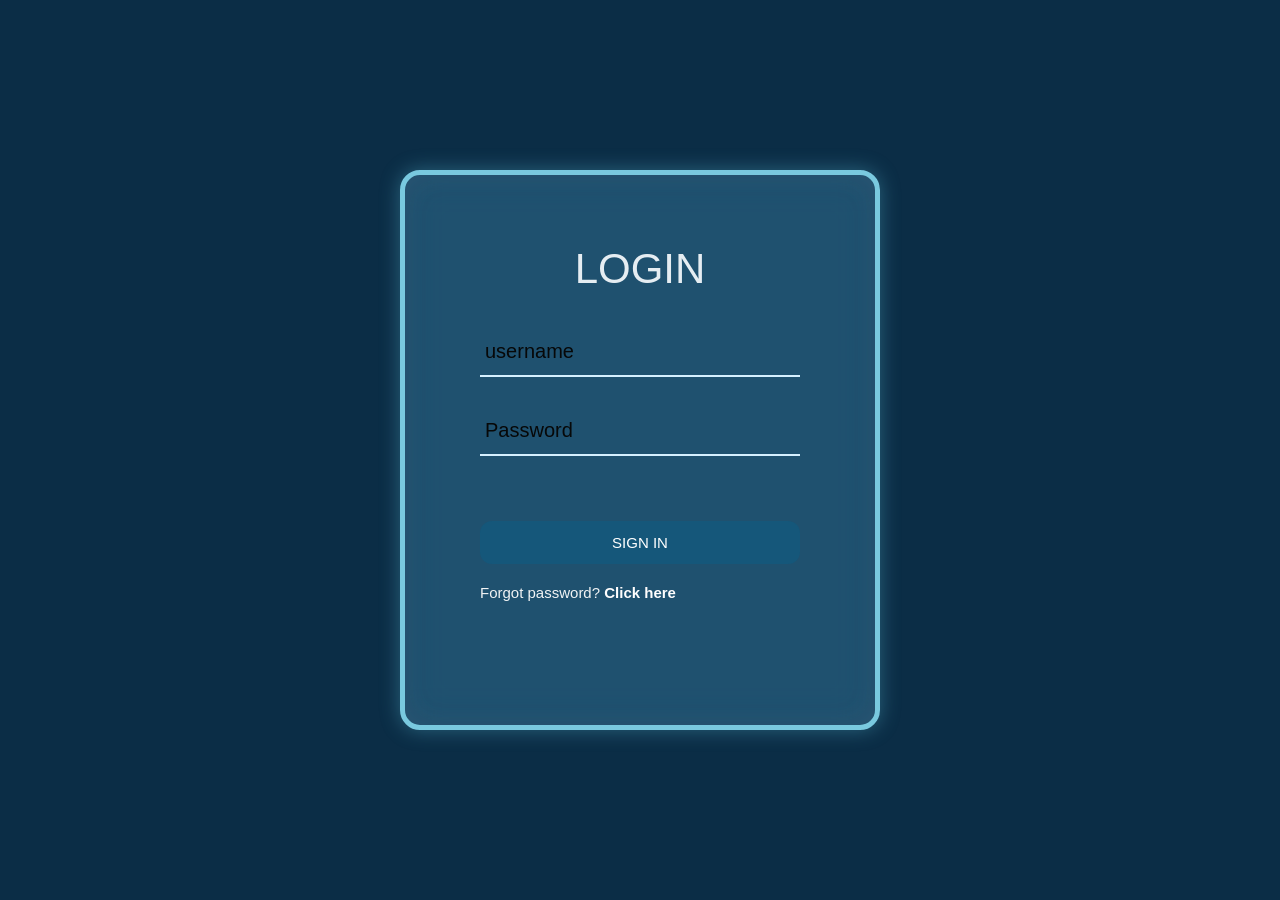
==== index.html @ f67122b2 "employee-management-system" ====
<!doctype html>
<html lang="en">
  <head>
    <meta charset="UTF-8" />
    <meta name="viewport" content="width=device-width, initial-scale=1.0" />
    <title>Employee Management System</title>
    <link rel="stylesheet" href="style.css" />
  </head>
  <body>
    <!-- login form -->
    <div class="container" id="loginpage">
      <form class="login" id="loginForm">
        <h1>LOGIN</h1>
        <input type="text" id="loginUser" placeholder="username" />
        <input type="password" id="loginPassword" placeholder="Password" />
        <button type="button" onclick="login()">SIGN IN</button>
        <p>
          Forgot password?
          <a href="#">Click here</a>
        </p>
      </form>
    </div>

    <!-- main -->

    <div class="app" id="app">
      <!-- sidebar -->
      <aside class="sidebar">
        <div class="brand">
          <div class="brandlogo">S</div>
          <h2>Stratos EMS</h2>
        </div>

        <p class="menu">MAIN MENU</p>

        <nav>
          <a href="#" class="active">▦ Dashboard</a>
          <a href="#employees">♙ Employees</a>

          <a href="#">▤ Departments</a>

          <a href="#">☑ Attendance</a>

          <a href="#">▭ Payroll</a>

          <a href="#">▣ Leave</a>

          <a href="#">↗ Performance</a>

          <a href="#">▥ Reports</a>

          <a href="#">▣ Calendar</a>

          <a href="#">▢ Messages</a>
        </nav>
      </aside>

      <!-- content -->
      <div class="maincontent">
        <header class="topbar">
          <div>
            <h1>Employee Management</h1>
            <p>Manage your employees</p>
          </div>
          <button class="addbtn" onclick="openEmployee()">
            + Add Employee
          </button>
        </header>

        <!-- dashborad -->
        <section class="dcard">
          <div class="card">
            <p>Total Employees</p>
            <h2 id="totalEmployees">0</h2>
          </div>

          <div class="card">
            <p>Active Employees</p>
            <h2 id="activeEmployees">0</h2>
          </div>

          <div class="card">
            <p>Inactive Employees</p>
            <h2 id="inactiveEmployees">0</h2>
          </div>

          <div class="card">
            <p>Total Departments</p>
            <h2 id="totalDepartments">0</h2>
          </div>
        </section>

        <!-- employee table -->

        <section class="Esection" id="Esection">
          <div class="tableH">
            <h2>Employees</h2>
            <input type="text" id="search" placeholder="search employee..." />
          </div>
          <div class="tableC">
            <table>
              <thead>
                <tr>
                  <th>ID</th>
                  <th>Name</th>
                  <th>Email</th>
                  <th>Phone</th>
                  <th>Department</th>
                  <th>Position</th>
                  <th>Salary</th>
                  <th>Joining Date</th>
                  <th>Status</th>
                  <th>Actions</th>
                </tr>
              </thead>

              <tbody id="employeeTable">
                <tr>
                  <td>EMP001</td>
                  <td>Ali Khan</td>
                  <td>ali@gmail.com</td>
                  <td>03001234567</td>
                  <td>Engineering</td>
                  <td>Software Developer</td>
                  <td>80000</td>
                  <td>2026-01-10</td>
                  <td>
                    <span class="status active-status">Active</span>
                  </td>
                  <td>
                    <button class="action-btn">👁</button>
                    <button class="action-btn">✏</button>
                    <button class="action-btn">🗑</button>
                  </td>
                </tr>

                <tr>
                  <td>EMP002</td>
                  <td>Sara Ahmed</td>
                  <td>sara@gmail.com</td>
                  <td>03111234567</td>
                  <td>Finance</td>
                  <td>Accountant</td>
                  <td>70000</td>
                  <td>2026-02-15</td>
                  <td>
                    <span class="status active-status">Active</span>
                  </td>
                  <td>
                    <button class="action-btn">👁</button>
                    <button class="action-btn">✏</button>
                    <button class="action-btn">🗑</button>
                  </td>
                </tr>
              </tbody>
            </table>
          </div>
        </section>
      </div>
    </div>

    <!-- add employee -->

    <div class="model" id="employee">
      <div class="mbox">
        <button class="close" onclick="closeEmployee()">×</button>
        <h2 id="modalTitle">Add Employee</h2>
        
        <form class="employeeform">
          <input type="hidden" id="editIndex" />

          <label>Employee ID</label>
          <input type="text" id="employeid" />

          <label>Full Name</label>
          <input type="text" id="name" />

          <label>Email</label>
          <input type="email" id="email" />

          <label>Phone</label>
          <input type="text" id="phone" />

          <label>Department</label>

          <select id="department">
            <option value="">Select Department</option>
            <option>Engineering</option>
            <option>Customer Support</option>
            <option>Sales & Growth</option>
            <option>Legal & Compliance</option>
            <option>Finance</option>
          </select>

          <label>Position</label>
          <input type="text" id="position" />

          <label>Salary</label>
          <input type="number" id="salary" />

          <label>Joining Date</label>
          <input type="date" id="joiningDate" />

          <label>Status</label>

          <select id="status">
            <option value="">Select Status</option>
            <option>Active</option>
            <option>Inactive</option>
            <option>Probation</option>
          </select>

          <p id="formError"></p>

          <button type="submit" class="savebtn">Save Employee</button>
        </form>
      </div>
    </div>

    <script src="script.js"></script>
  </body>
</html>
---- style.css ----
/* login form */

*{
    margin: 0;
    padding: 0;
    box-sizing: border-box;
}
body {
    font-family: Arial, sans-serif;
    background: #070d1d;
    color: #dce4f2;
}
.container{
    display: flex;
    justify-content: center;
     width: 100%;
    min-height: 100vh;
    align-items: center;
     background: #0b2d46;
}
.login{
        width: 480px;
    min-height: 560px;
       padding: 70px 75px;
           border: 5px solid #79c9df;
           border-radius: 20px;
             background: rgba(70, 150, 190, 0.35);

    box-shadow:
        0 0 20px rgba(91, 185, 211, 0.4),
        inset 0 0 30px rgba(255, 148, 148, 0.05);

    backdrop-filter: blur(20px);
}
.login h1{
       color: #e5edf2;
         font-size: 42px;
    font-weight: 400;
    margin-bottom: 35px;
    text-align: center;


}
.login input{
    width: 100%;
    padding: 12px 5px;
        margin-bottom: 30px;
         background: transparent;
             border: none;
               border-bottom: 2px solid #d5f0ff;
   outline: none;
    color: rgb(37, 11, 11);
    font-size: 20px;
    color: #f2f4f5;
}
.login input::placeholder {
    color: #070808;
}

.login input:focus {
    border-bottom-color: #55d9f5;
}
.login button{
    width: 100%;
    margin-top: 35px;
    padding: 13px;
    border: none;
       border-radius: 12px;

    background: #15577a;
    color: white;
        font-size: 15px;
    cursor: pointer;
 font-weight: 200;
    transition: 0.3s;
}
.login button:hover {
    background: #0e719e;
}
.login p {
    margin-top: 20px;
    color: #f2f4f5;
    font-size: 15px;
}
.login a{
      color: #fffefe;
font-weight: bold;
      text-decoration: none;
}
.login-form a:hover {
    text-decoration: underline;
}


/* responsive */
@media (max-width: 430px) {

    .login {
        width: 90%;
        min-height: auto;

        padding: 50px 35px;
        border-radius: 25px;
    }

    .login h1 {
        font-size: 32px;
    }

    .login input {
        font-size: 20px;
    }

    .login button {
        font-size: 22px;
    }

    .login p {
        font-size: 16px;
    }
}

/* main */
.app{
    display: flex;
    min-height: 100vh;
}

/* sidebar */
.sidebar{
width: 270px;
    background: #211e55;
padding: 28px 18px;
flex-shrink: 0;
}
.brand{
    display: flex;
    align-items: center;
    gap: 12px;
    margin-bottom: 50px;
}
.brandlogo{
    width: 48px;
    height: 48px;
        background: #5b5cff;
border-radius: 12px;
display: flex;
justify-content: center;
align-items: center;
font-size: 25px;
font-weight: bold;
color: #f2f4f5;
}
.brand h2 {
    font-size: 20px;
    color: #f2f4f5;
}
.menu{
    font-size: 13px;
    font-weight: bold;
    margin-bottom: 20px;
        color: #8188ff;
}
.sidebar nav {
    display: flex;
    flex-direction: column;
    gap: 7px;
}
.sidebar nav a {
    text-decoration: none;
        color: #c2c2eb;
padding: 14px 18px;
border-radius: 12px;
font-size: 16px;
font-weight: 600;
    }
.sidebar nav a:hover,
.sidebar nav a.active {
    background: #352b88;
    color: white;
}

/* main content */
.maincontent{
    flex: 1;
    padding: 30px;
    min-width: 0;
}
.topbar{
      display: flex;
    justify-content: space-between;
    align-items: center;
    margin-bottom: 30px;
}
.topbar h1 {
    font-size: 28px;
}

.topbar p {
    color: #8996b0;
    margin-top: 5px;
}
.addbtn {
    background: #5955e8;
    color: white;
    border: none;
    padding: 12px 20px;
    border-radius: 8px;
    cursor: pointer;
    font-weight: bold;
}


/* dashboard */
.dcard{
    display: grid;
    grid-template-columns: repeat(4, 1fr);
    gap: 18px;
    margin-bottom: 30px;
}

.card {
        background: #4e5769;

    border: 3px solid #1c386d;
    padding: 22px;
    border-radius: 12px;
}
.card p {
    margin-bottom: 10px;
        color: #f6f9ff;

}

.card h2 {
    font-size: 28px;
}

/* table */

.Esection{
        background: #10192c;
    border: 1px solid #202d46;
   border-radius: 12px;
    overflow: hidden;
}
.tableH{
    display: flex;
    justify-content: space-between;
    align-items: center;
    padding: 20px;
}
.tableH input{
    width: 250px;
    padding: 11px;
       background: #0b1325;
    border: 1px solid #293754;
    border-radius: 8px;
    color: white;
}
.tableC{
    overflow-x: auto ;
}

table {
    width: 100%;
    min-width: 1100px;
    border-collapse: collapse;
}

thead {
    background: #e3ebfc;
}

th {
    padding: 17px;
    text-align: left;
    font-size: 13px;
    color: #0f141d;
}

td {
    padding: 17px;
    border-top: 1px solid #202d46;
    color: #b9c4d8;
    font-size: 14px;
}




.status {
    padding: 6px 12px;
    border-radius: 20px;
    font-size: 12px;
    font-weight: bold;
}

.active-status {
    background: #063e3b;
    color: #00d7a2;
}

.inactive-status {
    background: #432327;
    color: #ff6b6b;
}

.probation-status {
    background: #443516;
    color: #ffc107;
}

.action-btn {
    border: none;
    background: transparent;
    color: #9aa9c5;
    cursor: pointer;
    margin-right: 10px;
    font-size: 16px;
}

.action-btn:hover {
    color: white;
}
 

/* add employee */
.model{
display: none;
position: fixed;
inset: 0;
    background: rgba(0, 0, 0, 0.7);
align-items: center;
justify-content: center;
padding: 20px;
z-index: 100;
}
.mbox{
    width: 500px;
    max-width: 100%;
    max-height:90vh ;
        background: #111a2e;
padding: 25px;
border-radius: 15px;
position: relative;
}
.mbox h2{
    margin-bottom: 20px;
}
.close {
    position: absolute;
    right: 18px;
    top: 15px;
    background: none;
    border: none;
    color: white;
    font-size: 25px;
    cursor: pointer;
}
.mbox label{
    display: block;
    margin: 12px 0 4px;
        color: #aebbd0;
}
.mobox input,
.mbox select {
    width: 50%;
    padding: 5px;
    background: #000000;
    border: 1px solid #293754;
    border-radius: 7px;
    outline: none;
    color: #f2f4f5;

 
}
.savebtn{
    width: 100%;
border: none;
border-radius: 8px;
    background: #5955e8;
    color: white;
    cursor: pointer;
    margin-top: 10px;
    padding: 10px;
}
#formError,
#loginError {
    color: #ff6b6b;
    font-size: 13px;
    margin-top: 10px;
}

/* view */
.details p {
    padding: 12px 0;
    border-bottom: 1px solid #273653;
}

.details strong {
    color: #8996b0;
}


/* Employee Table Body */

#employeeTable tr {
    border-top: 1px solid #202d46;
}

#employeeTable td {
    padding: 17px;
    color: #b9c4d8;
    font-size: 14px;
}
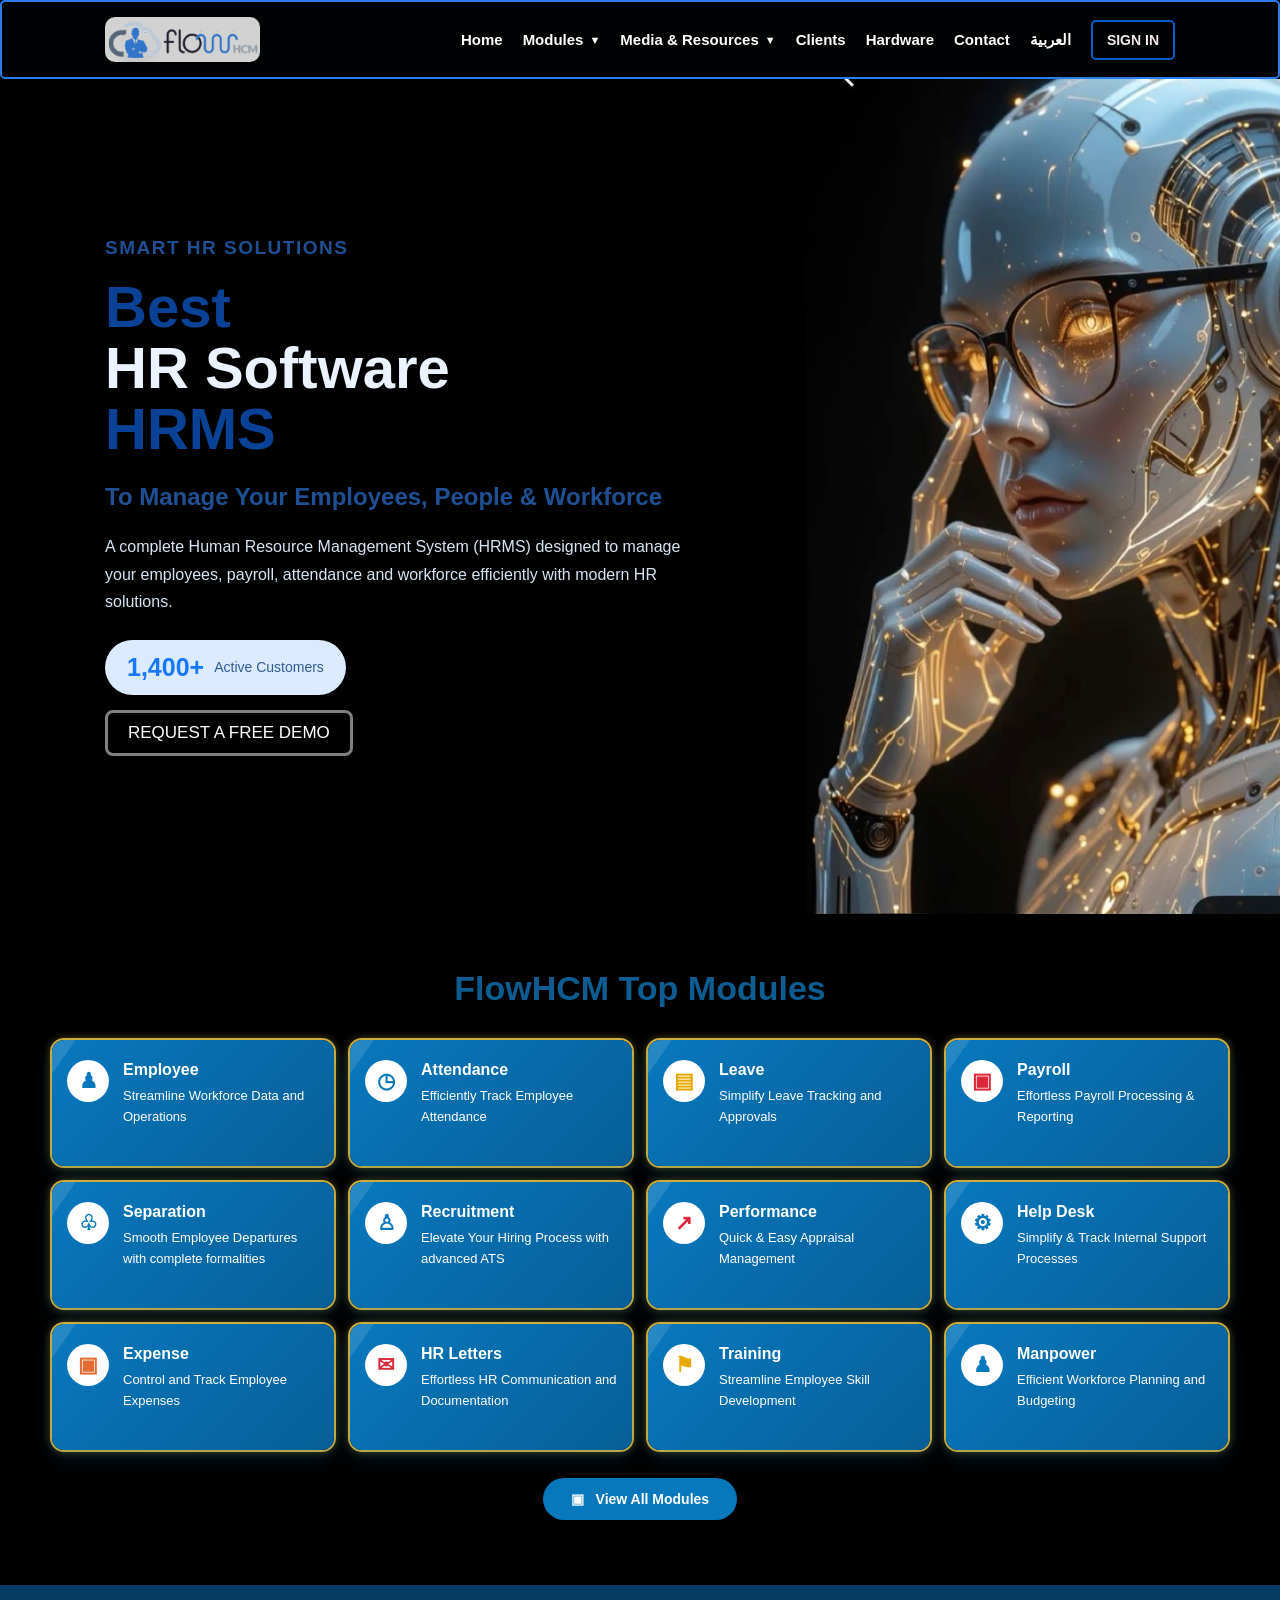
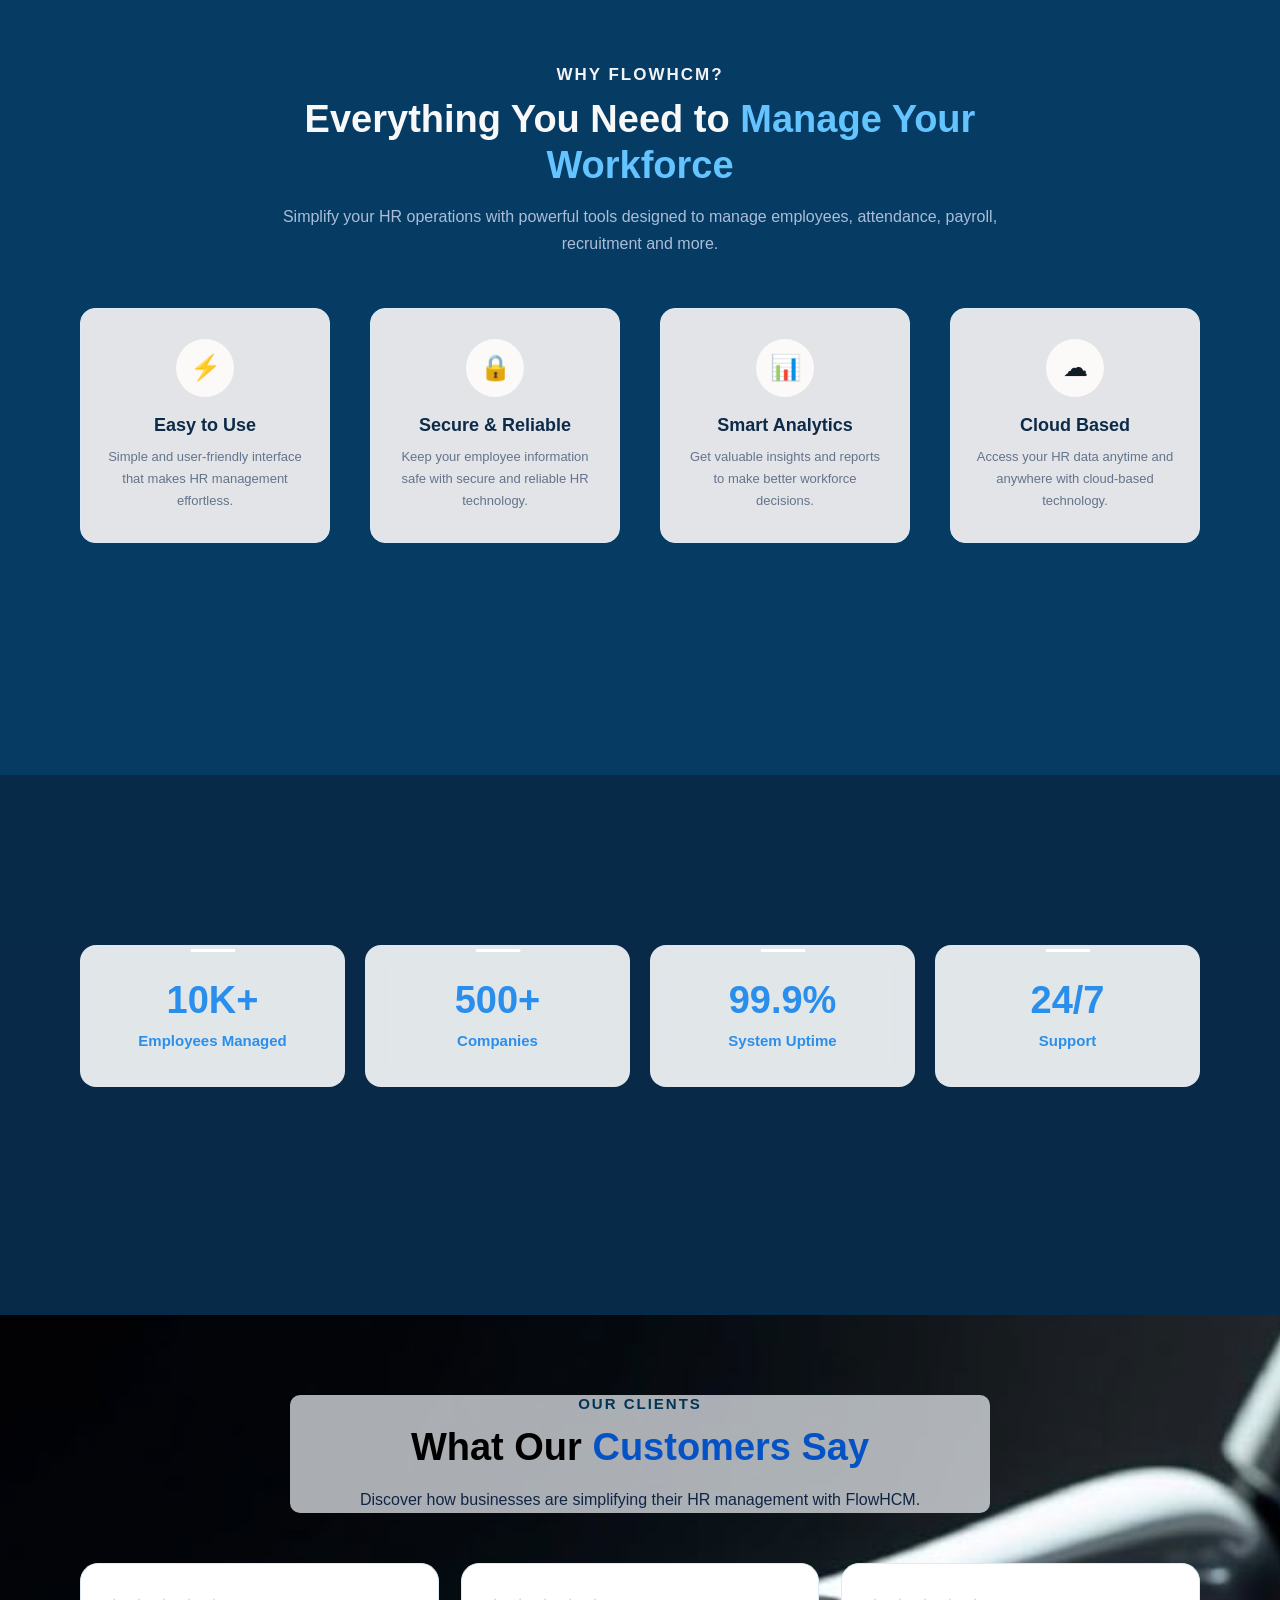
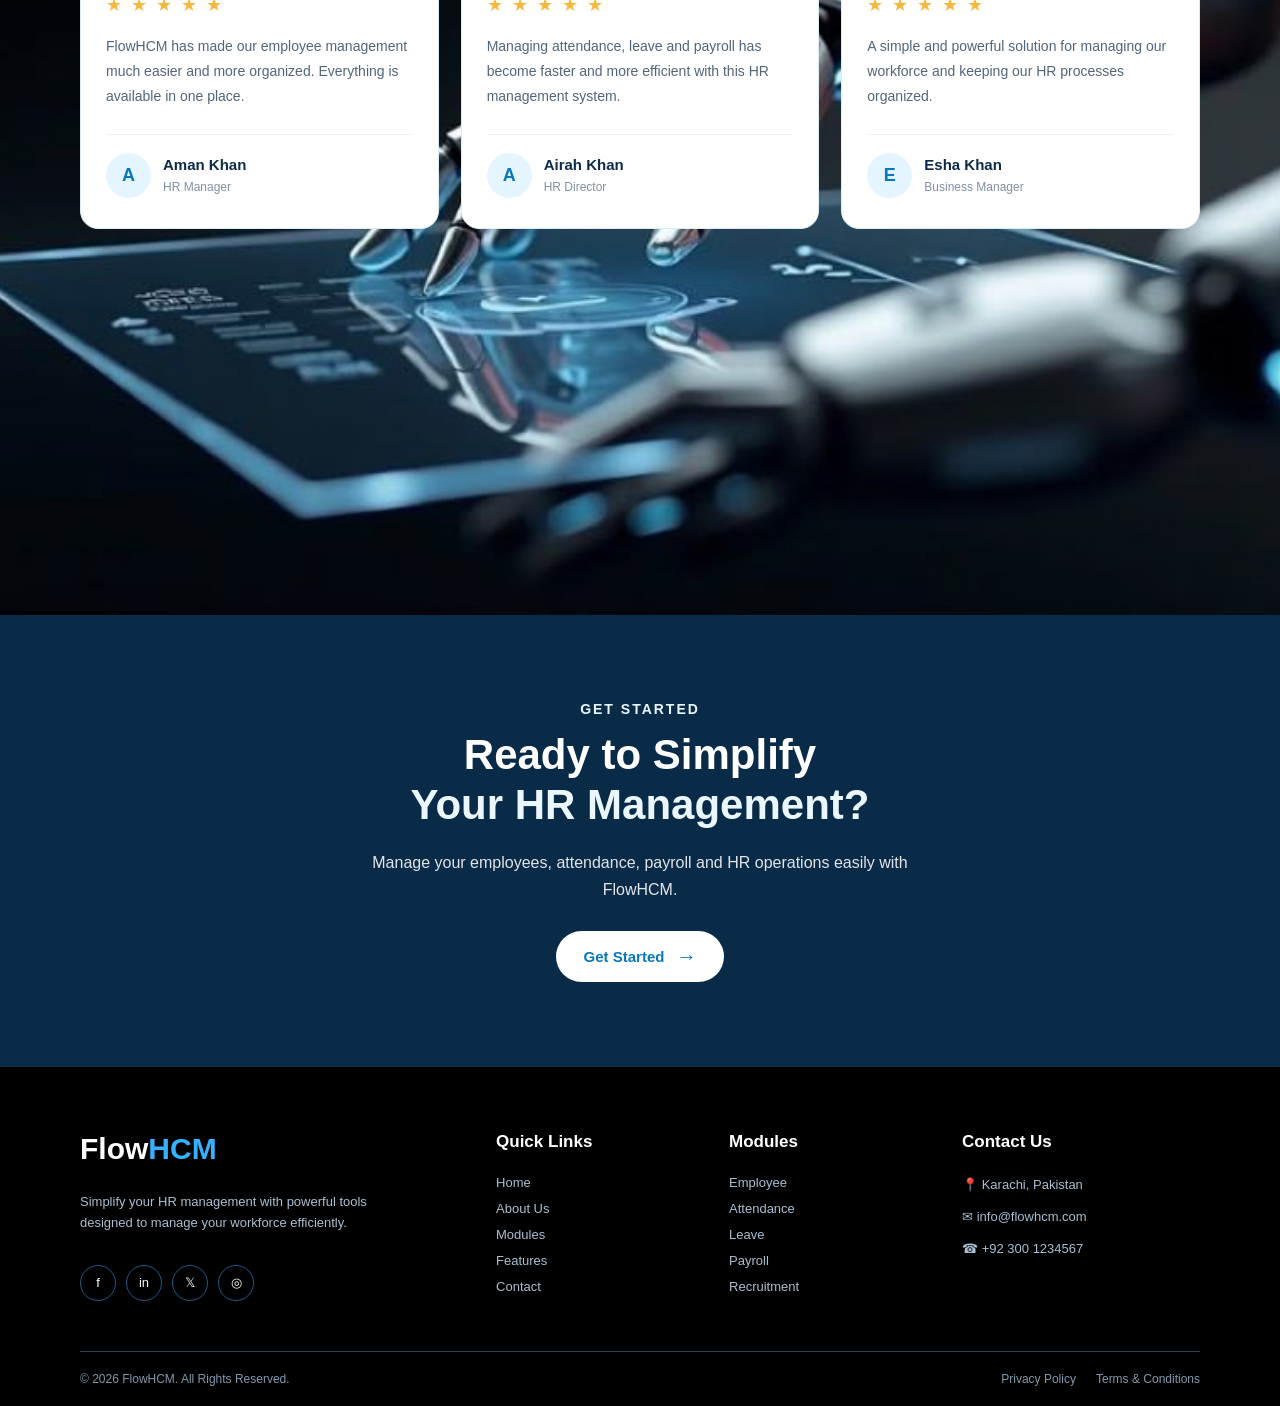
==== commit 8ca7812f: "updated website" ====
--- a/index.html
+++ b/index.html
@@ -3,220 +3,739 @@
   <head>
     <meta charset="UTF-8" />
     <meta name="viewport" content="width=device-width, initial-scale=1.0" />
-    <title>Employee Management System</title>
-    <link rel="stylesheet" href="style.css" />
+    <title>employee-landing</title>
+    <link rel="stylesheet" href="landing.css" />
   </head>
   <body>
-    <!-- login form -->
-    <div class="container" id="loginpage">
-      <form class="login" id="loginForm">
-        <h1>LOGIN</h1>
-        <input type="text" id="loginUser" placeholder="username" />
-        <input type="password" id="loginPassword" placeholder="Password" />
-        <button type="button" onclick="login()">SIGN IN</button>
+    <header class="navbar">
+      <div class="nav-container">
+        <!-- LOGO -->
+        <a href="#" class="logo">
+          <img src="img1.webp" alt="FlowHCM" />
+        </a>
+
+        <!-- NAVIGATION -->
+        <ul class="nav-menu" id="navMenu">
+          <li>
+            <a href="#">Home</a>
+          </li>
+
+          <!-- MODULES -->
+          <li class="dropdown">
+            <a href="#">
+              Modules
+              <span class="arrow">▼</span>
+            </a>
+
+            <div class="dropdown-menu mega-menu">
+              <a href="#">Employee Management</a>
+              <a href="#">Time & Attendance</a>
+              <a href="#">Leave Management</a>
+              <a href="#">Payroll Management</a>
+
+              <a href="#">Recruitment Management</a>
+              <a href="#">Performance Management</a>
+              <a href="#">Expense Management</a>
+              <a href="#">HR Letters Management</a>
+
+              <a href="#">Training Management</a>
+              <a href="#">Separation Management</a>
+              <a href="#">Scheduled Reports</a>
+              <a href="#">Scheduled Alerts</a>
+
+              <a href="#">Manpower Management</a>
+              <a href="#">Help Desk Management</a>
+              <a href="#">Travel Management</a>
+              <a href="#">Onboarding Management</a>
+
+              <a href="#">Employee Assets</a>
+              <a href="#">Piece Work Management</a>
+              <a href="#">View All Modules →</a>
+            </div>
+          </li>
+
+          <!-- MEDIA -->
+          <li class="dropdown">
+            <a href="#">
+              Media & Resources
+              <span class="arrow">▼</span>
+            </a>
+
+            <div class="dropdown-menu">
+              <a href="#">Blogs</a>
+              <a href="#">Tutorials</a>
+              <a href="#">Webinars</a>
+              <a href="#">Case Studies</a>
+              <a href="#">Events</a>
+              <a href="#">News</a>
+              <a href="#">Testimonials</a>
+              <a href="#">Pricing</a>
+              <a href="#">Google Play</a>
+              <a href="#">App Store</a>
+            </div>
+          </li>
+
+          <li>
+            <a href="#">Clients</a>
+          </li>
+
+          <li>
+            <a href="#">Hardware</a>
+          </li>
+
+          <li>
+            <a href="#">Contact</a>
+          </li>
+
+          <li>
+            <a href="#">العربية</a>
+          </li>
+
+          <li>
+            <!-- <button class="demo-btn" type="button" onclick="openLogin()">
+              SIGN IN
+            </button> -->
+            <button class="demo-btn" onclick="openLogin()">Sign In</button>
+          </li>
+        </ul>
+
+        <!-- MOBILE MENU -->
+        <button class="menu-toggle" id="menuToggle">☰</button>
+      </div>
+    </header>
+
+    <!-- hero section -->
+    <section class="hero">
+      <div class="hero-container">
+        <!-- LEFT SIDE TEXT -->
+        <div class="hero-content">
+          <span class="hero-tag">SMART HR SOLUTIONS</span>
+
+          <h1>
+            Best <br />
+            <span>HR Software <br /></span> HRMS
+          </h1>
+
+          <h2>To Manage Your Employees, People & Workforce</h2>
+
+          <p>
+            A complete Human Resource Management System (HRMS) designed to
+            manage your employees, payroll, attendance and workforce efficiently
+            with modern HR solutions.
+          </p>
+
+          <div class="customers">
+            <strong>1,400+</strong>
+            <span>Active Customers</span>
+          </div>
+
+          <!-- From Uiverse.io by zjssun -->
+          <button id="btn">Request A Free Demo</button>
+        </div>
+
+        <!-- RIGHT SIDE IMAGE -->
+        <!-- <div class="hero-image">
+          <img src="img3.png" alt="HR Management" />
+        </div> -->
+      </div>
+    </section>
+
+    <!-- section2 -->
+    <section class="modules-section">
+      <div class="modules-container">
+        <h2>FlowHCM Top Modules</h2>
+
+        <div class="modules-grid">
+          <!-- Employee -->
+          <div class="module-card">
+            <div class="module-content">
+              <div class="module-front">
+                <div class="module-icon">♟</div>
+                <div>
+                  <h3>Employee</h3>
+                  <p>Streamline Workforce Data and Operations</p>
+                </div>
+              </div>
+
+              <div class="module-back">
+                <div class="back-icon">♟</div>
+                <strong>Employee</strong>
+              </div>
+            </div>
+          </div>
+
+          <!-- Attendance -->
+          <div class="module-card">
+            <div class="module-content">
+              <div class="module-front">
+                <div class="module-icon">◷</div>
+                <div>
+                  <h3>Attendance</h3>
+                  <p>Efficiently Track Employee Attendance</p>
+                </div>
+              </div>
+
+              <div class="module-back">
+                <div class="back-icon">◷</div>
+                <strong>Attendance</strong>
+              </div>
+            </div>
+          </div>
+
+          <!-- Leave -->
+          <div class="module-card">
+            <div class="module-content">
+              <div class="module-front">
+                <div class="module-icon yellow">▤</div>
+                <div>
+                  <h3>Leave</h3>
+                  <p>Simplify Leave Tracking and Approvals</p>
+                </div>
+              </div>
+
+              <div class="module-back">
+                <div class="back-icon yellow">▤</div>
+                <strong>Leave</strong>
+              </div>
+            </div>
+          </div>
+
+          <!-- Payroll -->
+          <div class="module-card">
+            <div class="module-content">
+              <div class="module-front">
+                <div class="module-icon red">▣</div>
+                <div>
+                  <h3>Payroll</h3>
+                  <p>Effortless Payroll Processing & Reporting</p>
+                </div>
+              </div>
+
+              <div class="module-back">
+                <div class="back-icon red">▣</div>
+                <strong>Payroll</strong>
+              </div>
+            </div>
+          </div>
+
+          <!-- Separation -->
+          <div class="module-card">
+            <div class="module-content">
+              <div class="module-front">
+                <div class="module-icon">♧</div>
+                <div>
+                  <h3>Separation</h3>
+                  <p>Smooth Employee Departures with complete formalities</p>
+                </div>
+              </div>
+
+              <div class="module-back">
+                <div class="back-icon">♧</div>
+                <strong>Separation</strong>
+              </div>
+            </div>
+          </div>
+
+          <!-- Recruitment -->
+          <div class="module-card">
+            <div class="module-content">
+              <div class="module-front">
+                <div class="module-icon">♙</div>
+                <div>
+                  <h3>Recruitment</h3>
+                  <p>Elevate Your Hiring Process with advanced ATS</p>
+                </div>
+              </div>
+
+              <div class="module-back">
+                <div class="back-icon">♙</div>
+                <strong>Recruitment</strong>
+              </div>
+            </div>
+          </div>
+
+          <!-- Performance -->
+          <div class="module-card">
+            <div class="module-content">
+              <div class="module-front">
+                <div class="module-icon red">↗</div>
+                <div>
+                  <h3>Performance</h3>
+                  <p>Quick & Easy Appraisal Management</p>
+                </div>
+              </div>
+
+              <div class="module-back">
+                <div class="back-icon red">↗</div>
+                <strong>Performance</strong>
+              </div>
+            </div>
+          </div>
+
+          <!-- Help Desk -->
+          <div class="module-card">
+            <div class="module-content">
+              <div class="module-front">
+                <div class="module-icon">⚙</div>
+                <div>
+                  <h3>Help Desk</h3>
+                  <p>Simplify & Track Internal Support Processes</p>
+                </div>
+              </div>
+
+              <div class="module-back">
+                <div class="back-icon">⚙</div>
+                <strong>Help Desk</strong>
+              </div>
+            </div>
+          </div>
+
+          <!-- Expense -->
+          <div class="module-card">
+            <div class="module-content">
+              <div class="module-front">
+                <div class="module-icon orange">▣</div>
+                <div>
+                  <h3>Expense</h3>
+                  <p>Control and Track Employee Expenses</p>
+                </div>
+              </div>
+
+              <div class="module-back">
+                <div class="back-icon orange">▣</div>
+                <strong>Expense</strong>
+              </div>
+            </div>
+          </div>
+
+          <!-- HR Letters -->
+          <div class="module-card">
+            <div class="module-content">
+              <div class="module-front">
+                <div class="module-icon red">✉</div>
+                <div>
+                  <h3>HR Letters</h3>
+                  <p>Effortless HR Communication and Documentation</p>
+                </div>
+              </div>
+
+              <div class="module-back">
+                <div class="back-icon red">✉</div>
+                <strong>HR Letters</strong>
+              </div>
+            </div>
+          </div>
+
+          <!-- Training -->
+          <div class="module-card">
+            <div class="module-content">
+              <div class="module-front">
+                <div class="module-icon yellow">⚑</div>
+                <div>
+                  <h3>Training</h3>
+                  <p>Streamline Employee Skill Development</p>
+                </div>
+              </div>
+
+              <div class="module-back">
+                <div class="back-icon yellow">⚑</div>
+                <strong>Training</strong>
+              </div>
+            </div>
+          </div>
+
+          <!-- Manpower -->
+          <div class="module-card">
+            <div class="module-content">
+              <div class="module-front">
+                <div class="module-icon">♟</div>
+                <div>
+                  <h3>Manpower</h3>
+                  <p>Efficient Workforce Planning and Budgeting</p>
+                </div>
+              </div>
+
+              <div class="module-back">
+                <div class="back-icon">♟</div>
+                <strong>Manpower</strong>
+              </div>
+            </div>
+          </div>
+        </div>
+
+        <a href="#" class="all-modules"> ▣ &nbsp; View All Modules </a>
+      </div>
+    </section>
+
+  
+ <!-- SECTION 3 -->
+
+<section class="whysection">
+
+    <div class="whycontainer">
+
+        <!-- HEADING -->
+        <div class="heading">
+
+            <span>WHY FLOWHCM?</span>
+
+            <h2>
+                Everything You Need to
+                <strong>Manage Your Workforce</strong>
+            </h2>
+
+            <p>
+                Simplify your HR operations with powerful tools designed to manage
+                employees, attendance, payroll, recruitment and more.
+            </p>
+
+        </div>
+
+
+        <!-- CARDS -->
+        <div class="whygrid">
+
+            <div class="whycard">
+
+                <div class="whyicon">⚡</div>
+
+                <h3>Easy to Use</h3>
+
+                <p>
+                    Simple and user-friendly interface that makes HR management
+                    effortless.
+                </p>
+
+            </div>
+
+
+            <div class="whycard">
+
+                <div class="whyicon">🔒</div>
+
+                <h3>Secure & Reliable</h3>
+
+                <p>
+                    Keep your employee information safe with secure and reliable HR
+                    technology.
+                </p>
+
+            </div>
+
+
+            <div class="whycard">
+
+                <div class="whyicon">📊</div>
+
+                <h3>Smart Analytics</h3>
+
+                <p>
+                    Get valuable insights and reports to make better workforce
+                    decisions.
+                </p>
+
+            </div>
+
+
+            <div class="whycard">
+
+                <div class="whyicon" >☁</div>
+
+                <h3>Cloud Based</h3>
+
+                <p>
+                    Access your HR data anytime and anywhere with cloud-based
+                    technology.
+                </p>
+
+            </div>
+
+        </div>
+
+    </div>
+
+</section>
+
+
+<!-- section 4 -->
+
+<section class="stats-section">
+
+    <div class="stats-container">
+
+        <div class="stat-box">
+            <h2>10K+</h2>
+            <p>Employees Managed</p>
+        </div>
+
+        <div class="stat-box">
+            <h2>500+</h2>
+            <p>Companies</p>
+        </div>
+
+        <div class="stat-box">
+            <h2>99.9%</h2>
+            <p>System Uptime</p>
+        </div>
+
+        <div class="stat-box">
+            <h2>24/7</h2>
+            <p>Support</p>
+        </div>
+
+    </div>
+
+</section>
+
+
+<!-- section 5 -->
+
+
+<section class="testimonial-section">
+    <div class="testimonial-container">
+
+        <div class="testimonial-heading">
+
+            <span>OUR CLIENTS</span>
+
+            <h2>
+                What Our
+                <strong>Customers Say</strong>
+            </h2>
+
+            <p>
+                Discover how businesses are simplifying their
+                HR management with FlowHCM.
+            </p>
+
+        </div>
+
+
+        <div class="testimonial-grid">
+
+            <!-- CARD 1 -->
+
+            <div class="testimonial-card">
+
+                <div class="stars">
+                    ★ ★ ★ ★ ★
+                </div>
+
+                <p class="review">
+                    FlowHCM has made our employee management
+                    much easier and more organized. Everything
+                    is available in one place.
+                </p>
+
+                <div class="client">
+
+                    <div class="client-icon">
+                        A
+                    </div>
+
+                    <div>
+                        <h3>Aman Khan</h3>
+                        <span>HR Manager</span>
+                    </div>
+
+                </div>
+
+            </div>
+
+
+            <!-- CARD 2 -->
+
+            <div class="testimonial-card">
+
+                <div class="stars">
+                    ★ ★ ★ ★ ★
+                </div>
+
+                <p class="review">
+                    Managing attendance, leave and payroll
+                    has become faster and more efficient
+                    with this HR management system.
+                </p>
+
+                <div class="client">
+
+                    <div class="client-icon">
+                        A
+                    </div>
+
+                    <div>
+                        <h3>Airah Khan</h3>
+                        <span>HR Director</span>
+                    </div>
+
+                </div>
+
+            </div>
+
+
+            <!-- CARD 3 -->
+
+            <div class="testimonial-card">
+
+                <div class="stars">
+                    ★ ★ ★ ★ ★
+                </div>
+
+                <p class="review">
+                    A simple and powerful solution for
+                    managing our workforce and keeping
+                    our HR processes organized.
+                </p>
+
+                <div class="client">
+
+                    <div class="client-icon">
+                        E
+                    </div>
+
+                    <div>
+                        <h3>Esha Khan</h3>
+                        <span>Business Manager</span>
+                    </div>
+
+                </div>
+
+            </div>
+
+        </div>
+
+    </div>
+
+</section>
+
+<!-- section 6 -->
+
+
+<section class="cta-section">
+
+    <div class="cta-container">
+
+        <div class="cta-content">
+
+            <span>GET STARTED</span>
+
+            <h2>
+                Ready to Simplify
+                <strong>Your HR Management?</strong>
+            </h2>
+
+            <p>
+                Manage your employees, attendance, payroll and
+                HR operations easily with FlowHCM.
+            </p>
+
+            <a href="#" class="cta-button">
+                Get Started
+                <span>→</span>
+            </a>
+
+        </div>
+
+    </div>
+
+</section>
+
+<!-- footer -->
+
+
+
+<footer class="footer">
+
+    <div class="footer-container">
+
+        <!-- ABOUT -->
+
+        <div class="footer-column footer-about">
+
+            <h2>Flow<span>HCM</span></h2>
+
+            <p>
+                Simplify your HR management with powerful tools
+                designed to manage your workforce efficiently.
+            </p>
+
+            <div class="social-links">
+                <a href="#">f</a>
+                <a href="#">in</a>
+                <a href="#">𝕏</a>
+                <a href="#">◎</a>
+            </div>
+
+        </div>
+
+
+        <!-- QUICK LINKS -->
+
+        <div class="footer-column">
+
+            <h3>Quick Links</h3>
+
+            <a href="#">Home</a>
+            <a href="#">About Us</a>
+            <a href="#">Modules</a>
+            <a href="#">Features</a>
+            <a href="#">Contact</a>
+
+        </div>
+
+
+        <!-- MODULES -->
+
+        <div class="footer-column">
+
+            <h3>Modules</h3>
+
+            <a href="#">Employee</a>
+            <a href="#">Attendance</a>
+            <a href="#">Leave</a>
+            <a href="#">Payroll</a>
+            <a href="#">Recruitment</a>
+
+        </div>
+
+
+        <!-- CONTACT -->
+
+        <div class="footer-column">
+
+            <h3>Contact Us</h3>
+
+            <p>📍 Karachi, Pakistan</p>
+            <p>✉ info@flowhcm.com</p>
+            <p>☎ +92 300 1234567</p>
+
+        </div>
+
+    </div>
+
+
+    <!-- BOTTOM -->
+
+    <div class="footer-bottom">
+
         <p>
-          Forgot password?
-          <a href="#">Click here</a>
+            © 2026 FlowHCM. All Rights Reserved.
         </p>
-      </form>
+
+        <div>
+            <a href="#">Privacy Policy</a>
+            <a href="#">Terms & Conditions</a>
+        </div>
+
     </div>
 
-    <!-- main -->
-
-    <div class="app" id="app">
-      <!-- sidebar -->
-      <aside class="sidebar">
-        <div class="brand">
-          <div class="brandlogo">S</div>
-          <h2>Stratos EMS</h2>
-        </div>
-
-        <p class="menu">MAIN MENU</p>
-
-        <nav>
-          <a href="#" class="active">▦ Dashboard</a>
-          <a href="#employees">♙ Employees</a>
-
-          <a href="#">▤ Departments</a>
-
-          <a href="#">☑ Attendance</a>
-
-          <a href="#">▭ Payroll</a>
-
-          <a href="#">▣ Leave</a>
-
-          <a href="#">↗ Performance</a>
-
-          <a href="#">▥ Reports</a>
-
-          <a href="#">▣ Calendar</a>
-
-          <a href="#">▢ Messages</a>
-        </nav>
-      </aside>
-
-      <!-- content -->
-      <div class="maincontent">
-        <header class="topbar">
-          <div>
-            <h1>Employee Management</h1>
-            <p>Manage your employees</p>
-          </div>
-          <button class="addbtn" onclick="openEmployee()">
-            + Add Employee
-          </button>
-        </header>
-
-        <!-- dashborad -->
-        <section class="dcard">
-          <div class="card">
-            <p>Total Employees</p>
-            <h2 id="totalEmployees">0</h2>
-          </div>
-
-          <div class="card">
-            <p>Active Employees</p>
-            <h2 id="activeEmployees">0</h2>
-          </div>
-
-          <div class="card">
-            <p>Inactive Employees</p>
-            <h2 id="inactiveEmployees">0</h2>
-          </div>
-
-          <div class="card">
-            <p>Total Departments</p>
-            <h2 id="totalDepartments">0</h2>
-          </div>
-        </section>
-
-        <!-- employee table -->
-
-        <section class="Esection" id="Esection">
-          <div class="tableH">
-            <h2>Employees</h2>
-            <input type="text" id="search" placeholder="search employee..." />
-          </div>
-          <div class="tableC">
-            <table>
-              <thead>
-                <tr>
-                  <th>ID</th>
-                  <th>Name</th>
-                  <th>Email</th>
-                  <th>Phone</th>
-                  <th>Department</th>
-                  <th>Position</th>
-                  <th>Salary</th>
-                  <th>Joining Date</th>
-                  <th>Status</th>
-                  <th>Actions</th>
-                </tr>
-              </thead>
-
-              <tbody id="employeeTable">
-                <tr>
-                  <td>EMP001</td>
-                  <td>Ali Khan</td>
-                  <td>ali@gmail.com</td>
-                  <td>03001234567</td>
-                  <td>Engineering</td>
-                  <td>Software Developer</td>
-                  <td>80000</td>
-                  <td>2026-01-10</td>
-                  <td>
-                    <span class="status active-status">Active</span>
-                  </td>
-                  <td>
-                    <button class="action-btn">👁</button>
-                    <button class="action-btn">✏</button>
-                    <button class="action-btn">🗑</button>
-                  </td>
-                </tr>
-
-                <tr>
-                  <td>EMP002</td>
-                  <td>Sara Ahmed</td>
-                  <td>sara@gmail.com</td>
-                  <td>03111234567</td>
-                  <td>Finance</td>
-                  <td>Accountant</td>
-                  <td>70000</td>
-                  <td>2026-02-15</td>
-                  <td>
-                    <span class="status active-status">Active</span>
-                  </td>
-                  <td>
-                    <button class="action-btn">👁</button>
-                    <button class="action-btn">✏</button>
-                    <button class="action-btn">🗑</button>
-                  </td>
-                </tr>
-              </tbody>
-            </table>
-          </div>
-        </section>
-      </div>
-    </div>
-
-    <!-- add employee -->
-
-    <div class="model" id="employee">
-      <div class="mbox">
-        <button class="close" onclick="closeEmployee()">×</button>
-        <h2 id="modalTitle">Add Employee</h2>
-        
-        <form class="employeeform">
-          <input type="hidden" id="editIndex" />
-
-          <label>Employee ID</label>
-          <input type="text" id="employeid" />
-
-          <label>Full Name</label>
-          <input type="text" id="name" />
-
-          <label>Email</label>
-          <input type="email" id="email" />
-
-          <label>Phone</label>
-          <input type="text" id="phone" />
-
-          <label>Department</label>
-
-          <select id="department">
-            <option value="">Select Department</option>
-            <option>Engineering</option>
-            <option>Customer Support</option>
-            <option>Sales & Growth</option>
-            <option>Legal & Compliance</option>
-            <option>Finance</option>
-          </select>
-
-          <label>Position</label>
-          <input type="text" id="position" />
-
-          <label>Salary</label>
-          <input type="number" id="salary" />
-
-          <label>Joining Date</label>
-          <input type="date" id="joiningDate" />
-
-          <label>Status</label>
-
-          <select id="status">
-            <option value="">Select Status</option>
-            <option>Active</option>
-            <option>Inactive</option>
-            <option>Probation</option>
-          </select>
-
-          <p id="formError"></p>
-
-          <button type="submit" class="savebtn">Save Employee</button>
-        </form>
-      </div>
-    </div>
-
-    <script src="script.js"></script>
+</footer>
+
+
+<script>
+function openLogin() {
+    window.location.href = "login.html";
+}
+</script>
   </body>
 </html>
--- a/landing.css
+++ b/landing.css
@@ -0,0 +1,1855 @@
+* {
+    margin: 0;
+    padding: 0;
+    box-sizing: border-box;
+}
+
+body {
+    font-family: Arial, Helvetica, sans-serif;
+    background: #000000;
+}
+
+/* ----------navbar---------- */
+.navbar {
+    width: 100%;
+    /* background: #000000; */
+    border-bottom: 1px solid #eeeeee;
+    position: sticky;
+    top: 0;
+    z-index: 9999;
+      background: rgba(3, 8, 12, 0.2);
+backdrop-filter: blur(10px);
+-webkit-backdrop-filter: blur(10px);
+padding: 5px 20px ;
+border: 2px solid #287ceb;
+border-radius: 5px;
+}
+
+.nav-container {
+    max-width: 1120px;
+  height: 65px;
+      margin: auto;
+    padding: 0 25px;
+
+    display: flex;
+    align-items: center;
+    justify-content: space-between;
+}
+
+/* LOGO */
+
+.logo img {
+    width: 155px;
+    height: auto;
+    display: block;
+    color: white;
+    background-color: rgba(255, 255, 255, 0.822);
+    border: #000000;
+    border-radius: 10px;
+}
+
+/* MENU */
+
+.nav-menu {
+    display: flex;
+    align-items: center;
+    gap: 20px;
+    list-style: none;
+  
+}
+
+.nav-menu > li {
+    position: relative;
+}
+
+.nav-menu > li > a {
+    color: #222;
+    text-decoration: none;
+    font-size: 15px;
+    font-weight: 600;
+    color: white;
+
+    display: flex;
+    align-items: center;
+    gap: 6px;
+    padding: 15px 0;
+    transition: 0.3s;
+}
+
+.nav-menu > li > a:hover {
+    color: #fdfdfd;
+    background-color: #287ceb;
+    padding: 8px;
+    border-radius: 5px;
+}
+
+/* ARROW */
+
+.arrow {
+    font-size: 11px;
+    transition: 0.3s;
+}
+
+.dropdown:hover .arrow {
+    transform: rotate(180deg);
+}
+
+/* dropdowm */
+.dropdown-menu {
+    position: absolute;
+    top: 82px;
+    left: 50%;
+    transform: translateX(-50%) translateY(15px);
+
+    width: 280px;
+    background: #fff;
+
+    padding: 15px 0;
+
+    border-radius: 8px;
+    box-shadow: 0 12px 35px rgba(0, 0, 0, 0.12);
+
+    opacity: 0;
+    visibility: hidden;
+
+    transition: 0.25s ease;
+}
+
+.dropdown:hover .dropdown-menu {
+    opacity: 1;
+    visibility: visible;
+    transform: translateX(-50%) translateY(0);
+}
+
+.dropdown-menu a {
+    display: block;
+
+    padding: 10px 22px;
+
+    color: #333;
+    text-decoration: none;
+
+    font-size: 14px;
+
+    transition: 0.2s;
+}
+
+.dropdown-menu a:hover {
+    background: #f3f7ff;
+    color: #1677ff;
+    padding-left: 27px;
+}
+
+/* mrga button */
+.mega-menu {
+    width: 850px;
+    padding: 25px;
+
+    display: grid;
+    grid-template-columns: repeat(3, 1fr);
+    gap: 5px;
+}
+
+.mega-menu a {
+    padding: 9px 12px;
+    border-radius: 5px;
+}
+
+/* demo button */
+.demo-btn {
+    text-decoration: none;
+
+    /* background: #1677ff; */
+    color: #f3eaea ;
+    padding: 10px 14px !important;
+
+    border-radius: 5px;
+    border: 2px solid  #075dcc;
+
+    font-size: 14px !important;
+    font-weight: 600 !important;
+
+    transition: 0.3s;
+}
+
+.demo-btn:hover {
+    background: #075dcc;
+    color: white;
+    transform: translateY(-2px);
+}
+
+/* mobile button */
+.menu-toggle {
+    display: none;
+
+    width: 42px;
+    height: 42px;
+
+    border: none;
+    background: #1677ff;
+    color: #fff;
+
+    border-radius: 5px;
+
+    font-size: 24px;
+    cursor: pointer;
+}
+
+
+
+
+
+
+/* -----hero section-------- */
+
+.hero {
+    width: 100%;
+    min-height: calc(100vh - 65px);
+    display: flex;
+    /* background: linear-gradient(135deg,rgb(87, 176, 228),rgb(220, 209, 231) 100%); */
+    background-color: #000000;
+     background-image:
+        url("img12.jpg");
+    background-size: contain;
+background-position: calc(800px); 
+   background-repeat: no-repeat;
+    
+}
+
+
+/* hero content */
+
+.hero-container {
+    width: 100%;
+    max-width: 1300px;
+
+    margin: 0 auto;
+    padding: 60px 25px;
+
+    display: flex;
+    align-items: center;
+    justify-content: space-between;
+        max-width: 1120px;
+
+    };
+
+/* text */
+
+.hero-content {
+    width: 50%;
+    padding-right: 30px;
+    
+}
+
+.hero-tag {
+    display: inline-block;
+
+    color: #1f5096;
+    font-size: 19px;
+    font-weight: bolder;
+
+    letter-spacing: 1.5px;
+
+    margin-bottom: 18px;
+}
+
+
+.hero-content h1 {
+    color: #094297;
+
+    font-size: 58px;
+    line-height: 1.05;
+
+    margin-bottom: 20px;
+}
+
+.hero-content h1 span {
+    color: #eaf3ff;
+}
+
+
+.hero-content h2 {
+    color: #1f5096;
+
+    font-size: 24px;
+    line-height: 1.4;
+
+    font-weight: 600;
+
+    margin-bottom: 20px;
+}
+
+
+.hero-content p {
+    max-width: 600px;
+
+    color: #d9e5f5;
+
+    font-size: 16px;
+    line-height: 1.7;
+
+    margin-bottom: 25px;
+}
+
+
+/* heading */
+
+.customers {
+    display: flex;
+    align-items: center;
+
+    width: fit-content;
+
+    padding: 13px 22px;
+
+    background: #dceaff;
+
+    border-radius: 40px;
+
+    gap: 10px;
+        margin-bottom: 15px;
+}
+
+.customers strong {
+    color: #1677ff;
+    font-size: 25px;
+}
+
+.customers span {
+    color: #315b96;
+    font-size: 14px;
+}
+
+
+/* img */
+/* 
+.hero-image {
+    width: 60%;
+
+    display: flex;
+    justify-content: flex-end;
+    align-items: flex-end;
+}
+
+.hero-image img {
+    width: 180%;
+    height: auto;
+
+    display: block;
+} */
+
+
+/* From Uiverse.io by zjssun */ 
+button {
+  padding: 10px 20px;
+  text-transform: uppercase;
+  border-radius: 8px;
+  font-size: 17px;
+  font-weight: 500;
+  color: #fffefe;
+  text-shadow: none;
+  background: transparent;
+  cursor: pointer;
+  box-shadow: transparent;
+  border: 3px solid #ffffff80;
+  transition: 0.5s ease;
+  user-select: none;
+
+}
+
+#btn:hover,
+#btn:focus {
+    color: #ffffff;
+    background: #008cff;
+    border: 1px solid #008cff;
+
+    text-shadow: 0 0 5px #ffffff,
+                 0 0 10px #ffffff,
+                 0 0 20px #ffffff;
+
+    box-shadow: 0 0 5px #008cff,
+                0 0 20px #008cff,
+                0 0 50px #008cff,
+                0 0 100px #008cff;
+}
+
+   /* MODULES SECTION */
+
+.modules-section {
+    width: 100%;
+    min-height: 570px;
+    padding: 55px 20px 65px;
+background-color: #000000;
+    /* background: linear-gradient(135deg,rgba(87, 176, 228, 0.637),rgb(220, 209, 231) 100%); */
+}
+
+/* =========================
+   CONTAINER
+========================= */
+.modules-container {
+    width: 100%;
+    max-width: 1180px;
+    margin: auto;
+    text-align: center;
+}
+
+
+   /* TITLE */
+
+.modules-container h2 {
+    margin: 0 0 30px;
+
+    color: #0d5d92;
+    font-family: Arial, sans-serif;
+
+    font-size: 34px;
+    font-weight: 700;
+}
+
+
+   /* GRID */
+
+.modules-grid {
+    display: grid;
+
+    grid-template-columns: repeat(4, 1fr);
+
+    gap: 12px;
+
+    width: 100%;
+}
+
+
+   /* CARD */
+
+.module-card {
+    width: 100%;
+    height: 130px;
+    perspective: 1000px;
+
+    border: 2px solid #d4af37;
+    border-radius: 14px;
+
+    box-shadow:
+        0 0 8px rgba(212, 175, 55, 0.35);
+}
+
+
+/* =========================
+   CARD CONTENT
+========================= */
+
+.module-content {
+    width: 100%;
+    height: 100%;
+
+    position: relative;
+
+    transform-style: preserve-3d;
+
+    transition: transform 0.6s ease;
+
+    border-radius: 12px;
+}
+
+
+
+   /* HOVER FLIP */
+
+
+.module-card:hover .module-content {
+    transform: rotateY(180deg);
+}
+.module-card:hover {
+    box-shadow:
+        0 0 10px rgba(212, 175, 55, 0.6),
+        0 0 25px rgba(212, 175, 55, 0.35);
+}
+
+
+
+   /* FRONT + BACK */
+
+
+.module-front,
+.module-back {
+
+    position: absolute;
+
+    width: 100%;
+    height: 100%;
+
+    top: 0;
+    left: 0;
+
+    border-radius: 12px;
+
+    backface-visibility: hidden;
+    -webkit-backface-visibility: hidden;
+
+    overflow: hidden;
+}
+
+
+
+   /* FRONT */
+
+
+.module-front {
+
+    padding: 20px 15px;
+
+    background: linear-gradient(
+        135deg,
+        #0878bd,
+        #075f98
+    );
+
+    display: flex;
+
+    align-items: flex-start;
+
+    text-align: left;
+
+    gap: 14px;
+
+    box-shadow:
+        0 8px 20px rgba(8, 120, 189, 0.20);
+}
+
+
+/* =========================
+   FRONT HOVER LIGHT
+========================= */
+
+.module-front::before {
+
+    content: "";
+
+    position: absolute;
+
+    width: 80px;
+    height: 180px;
+
+    background: rgba(255,255,255,0.12);
+
+    transform: rotate(35deg);
+
+    left: -100px;
+    top: -40px;
+
+    transition: 0.6s;
+}
+
+
+.module-card:hover .module-front::before {
+    left: 110%;
+}
+
+
+/* =========================
+   ICON
+========================= */
+
+.module-icon {
+
+    flex-shrink: 0;
+
+    width: 42px;
+    height: 42px;
+
+    border-radius: 50%;
+
+    background: #ffffff;
+
+    color: #0878bd;
+
+    display: flex;
+
+    align-items: center;
+    justify-content: center;
+
+    font-size: 21px;
+
+    font-weight: bold;
+}
+
+
+/* ICON COLORS */
+
+.module-icon.yellow {
+    color: #e7a900;
+}
+
+.module-icon.red {
+    color: #dc2739;
+}
+
+.module-icon.orange {
+    color: #e46b32;
+}
+
+
+/* =========================
+   CARD TEXT
+========================= */
+
+.module-front h3 {
+
+    margin: 1px 0 7px;
+
+    color: #ffffff;
+
+    font-family: Arial, sans-serif;
+
+    font-size: 16px;
+
+    font-weight: 700;
+}
+
+
+.module-front p {
+
+    margin: 0;
+
+    color: #ffffff;
+
+    font-family: Arial, sans-serif;
+
+    font-size: 13px;
+
+    line-height: 1.6;
+}
+
+
+/* =========================
+   BACK
+========================= */
+
+.module-back {
+
+    background: linear-gradient(
+        135deg,
+        #063b63,
+        #0878bd
+    );
+
+    color: white;
+
+    transform: rotateY(180deg);
+
+    display: flex;
+
+    flex-direction: column;
+
+    justify-content: center;
+
+    align-items: center;
+
+    gap: 8px;
+
+    box-shadow:
+        0 10px 25px rgba(8, 120, 189, 0.30);
+}
+
+
+/* =========================
+   BACK ANIMATION
+========================= */
+
+.module-back::before {
+
+    content: "";
+
+    position: absolute;
+
+    width: 180px;
+    height: 180px;
+
+    border: 2px solid rgba(255,255,255,0.20);
+
+    border-radius: 50%;
+
+    animation: backCircle 3s linear infinite;
+}
+
+
+@keyframes backCircle {
+
+    from {
+        transform: rotate(0deg) scale(1);
+    }
+
+    to {
+        transform: rotate(360deg) scale(1.15);
+    }
+}
+
+
+/* =========================
+   BACK ICON
+========================= */
+
+.back-icon {
+
+    width: 45px;
+    height: 45px;
+
+    border-radius: 50%;
+
+    background: white;
+
+    color: #0878bd;
+
+    display: flex;
+
+    justify-content: center;
+    align-items: center;
+
+    font-size: 22px;
+
+    font-weight: bold;
+
+    z-index: 2;
+}
+
+
+.back-icon.yellow {
+    color: #e7a900;
+}
+
+.back-icon.red {
+    color: #dc2739;
+}
+
+.back-icon.orange {
+    color: #e46b32;
+}
+
+
+   /* BACK TEXT */
+
+.module-back strong {
+
+    font-family: Arial, sans-serif;
+
+    font-size: 17px;
+
+    z-index: 2;
+}
+
+   /* VIEW ALL BUTTON */
+
+.all-modules {
+
+    display: inline-flex;
+
+    align-items: center;
+    justify-content: center;
+
+    margin-top: 26px;
+
+    padding: 13px 28px;
+
+    background: #0878bd;
+
+    color: #ffffff;
+
+    border-radius: 30px;
+
+    text-decoration: none;
+
+    font-family: Arial, sans-serif;
+
+    font-size: 14px;
+
+    font-weight: 600;
+
+    transition: 0.25s ease;
+}
+
+
+.all-modules:hover {
+
+    background: #075f98;
+
+    transform: translateY(-2px);
+
+    box-shadow:
+        0 8px 20px rgba(8,120,189,0.25);
+}
+
+
+/* =========================
+   TABLET
+========================= */
+
+@media (max-width: 1000px) {
+
+    .modules-grid {
+        grid-template-columns: repeat(2, 1fr);
+    }
+
+}
+
+
+/* =========================
+   MOBILE
+========================= */
+
+@media (max-width: 600px) {
+
+    .modules-section {
+        padding: 40px 15px 50px;
+    }
+
+    .modules-container h2 {
+        font-size: 28px;
+    }
+
+    .modules-grid {
+        grid-template-columns: 1fr;
+        gap: 12px;
+    }
+
+    .module-card {
+        height: 130px;
+    }
+
+}
+
+
+/* =========================
+   WHY FLOWHCM SECTION
+========================= */
+.whysection{
+    width: 100%;
+      padding: 80px 20px;
+          /* background: linear-gradient(135deg,rgb(87, 176, 228),rgb(220, 209, 231) 100%); */
+background-color: #063b63;
+}
+
+/* container */
+.whycontainer{
+    width: 100%;
+  max-width: 1120px;
+    margin: auto;
+    height: 70vh;
+}
+
+/* heading */
+.heading{
+      text-align: center;
+    max-width: 720px;
+    margin: 0 auto 50px;
+}
+.heading span {
+    color: #f1f3f5;
+    font-size: 17px;
+    font-weight: 900;
+    letter-spacing: 2px;
+}
+.heading h2 {
+    margin: 12px 0 15px;
+
+    color: #f8f8f8;
+
+    font-family:
+        'Franklin Gothic Medium',
+        'Arial Narrow',
+        Arial,
+        sans-serif;
+
+    font-size: 38px;
+
+    line-height: 1.2;
+}
+.heading h2 strong {
+    color: #64c4ff;
+}
+
+.heading p {
+    margin: 0;
+    color: #abbed8;
+    font-family: Arial, sans-serif;
+    font-size: 16px;
+    line-height: 1.7;
+}
+
+
+ /* CARD GRID */
+.whygrid{
+    display: grid;
+      grid-template-columns: repeat(4, 1fr);
+      grid-area: 18px;
+          gap: 40px;
+
+}
+.whycard{
+      padding: 30px 22px;
+      background: rgba(250, 245, 245, 0.904);
+      position: relative;
+      color: #121e25;
+        border: 1px solid #dceaf5;
+    border-radius: 15px;
+    text-align: center;
+    overflow: hidden;
+    transition:
+        transform 0.5s ease,
+        box-shadow 0.5s ease,
+        border-color 0.5s ease;
+}
+.whycard::before{
+    content: "";
+    position: absolute;
+    top: 0;
+    left: 50%;
+    width: 0;
+    height: 3px;
+     background: #1288d1;
+    transform: translateX(-50%);
+    transition: width 0.5s ease;
+}
+.whycard:hover::before {
+    width: 80%;
+}
+
+.whycard:hover {
+    transform: translateY(-9px);
+    border-color: #9bd4f5;
+    box-shadow:
+        0 18px 35px rgba(18, 136, 209, 0.15);
+}
+
+   /* ICON */
+   .whyicon {
+
+    width: 58px;
+    height: 58px;
+    margin: 0 auto 18px;
+    border-radius: 50%;
+    background: #fcf9f9;
+    display: flex;
+    align-items: center;
+    justify-content: center;
+    font-size: 25px;
+    transition:
+        transform 0.5s ease,
+        background 0.5s ease;
+}
+
+.whycard:hover .whyicon {
+    transform:
+        scale(1.12)
+        rotate(5deg);
+    background: #25aed8b6;
+}
+
+   /* CARD HEADING */
+
+.whycard h3 {
+
+    margin: 0 0 10px;
+
+    color: #0d2b49;
+
+    font-family: Arial, sans-serif;
+
+    font-size: 18px;
+}
+
+   /* CARD PARAGRAPH */
+.whycard p {
+
+    margin: 0;
+
+    color: #64748b;
+
+    font-family: Arial, sans-serif;
+
+    font-size: 13px;
+
+    line-height: 1.7;
+}
+
+/* =========================
+   SECTION 4 - STATS
+========================= */
+
+.stats-section {
+    width: 100%;
+    padding: 70px 20px;
+height: 60vh;
+     background: linear-gradient(135deg,rgb(87, 176, 228),rgb(220, 209, 231) 100%);
+/* background:A8D0E6; */
+    background: #0c406ea8;
+
+}
+
+
+   /* CONTAINER */
+
+.stats-container {
+    width: 100%;
+    max-width: 1120px;
+
+    margin: auto;
+
+    display: grid;
+    grid-template-columns: repeat(4, 1fr);
+
+    gap: 20px;
+}
+
+
+   /* STAT BOX */
+
+.stat-box {
+    position: relative;
+margin-top: 100px;
+
+    padding: 30px 20px;
+
+    text-align: center;
+
+    background: rgba(255, 255, 255, 0.884);
+
+    border: 4px solid rgba(224, 232, 235, 0.678);
+
+    border-radius: 16px;
+
+    backdrop-filter: blur(10px);
+
+    transition:
+        transform 0.5s ease,
+        background 0.5s ease,
+        box-shadow 0.5s ease;
+}
+
+
+   /* HOVER */
+
+.stat-box:hover {
+    transform: translateY(-8px);
+
+    background: rgba(255, 255, 255, 0.623);
+
+    box-shadow:
+        0 15px 35px rgba(0, 50, 100, 0.20);
+}
+
+
+   /* NUMBER */
+
+.stat-box h2 {
+    margin: 0 0 8px;
+
+    color: #ffffff;
+
+    font-family:
+        'Franklin Gothic Medium',
+        'Arial Narrow',
+        Arial,
+        sans-serif;
+color: #278decfd;
+    font-size: 38px;
+
+    font-weight: 700;
+}
+
+
+   /* TEXT */
+
+.stat-box p {
+    margin: 0;
+
+    color: rgba(255, 255, 255, 0.88);
+color: #278decfa;
+
+    font-family: Arial, sans-serif;
+font-weight: 600;
+    font-size: 15px;
+
+    line-height: 1.5;
+}
+
+
+   /* TOP GLOW */
+
+.stat-box::before {
+    content: "";
+
+    position: absolute;
+
+    top: 0;
+    left: 50%;
+
+    width: 45px;
+    height: 3px;
+
+    background: #ffffff;
+
+    border-radius: 10px;
+
+    transform: translateX(-50%);
+
+    transition: width 0.5s ease;
+}
+
+
+.stat-box:hover::before {
+    width: 80px;
+}
+
+
+
+/* section 5 */
+
+
+
+.testimonial-section {
+    width: 100%;
+    padding: 80px 20px;
+    height: 100vh;
+background-color: #3589d860;
+
+    background-image:
+        url("img11.jpg");
+    background-size: cover;
+    background-position: center;
+    background-repeat: no-repeat;
+    
+}
+   /* CONTAINER */
+
+.testimonial-container {
+    width: 100%;
+/* height: 100vh; */
+    max-width: 1120px;
+    margin: auto;
+}
+
+
+   /* HEADING */
+
+.testimonial-heading {
+    max-width: 700px;
+background-color: #edf1f5b6;
+border-radius: 10px;
+    margin: 0 auto 50px;
+
+    text-align: center;
+}
+
+
+.testimonial-heading span {
+    color: #023555;
+
+    font-size: 15px;
+
+    font-weight: 900;
+
+    letter-spacing: 2px;
+}
+
+
+.testimonial-heading h2 {
+    margin: 12px 0 15px;
+
+    /* color: #0d2b49; */
+
+    font-family:
+        'Franklin Gothic Medium',
+        'Arial Narrow',
+        Arial,
+        sans-serif;
+
+    font-size: 38px;
+
+    line-height: 1.2;
+}
+
+
+.testimonial-heading h2 strong {
+    color: #0552c5;
+}
+
+
+.testimonial-heading p {
+    margin: 0;
+
+    color: #102546;
+
+    font-family: Arial, sans-serif;
+
+    font-size: 16px;
+
+    line-height: 1.7;
+}
+
+
+
+.testimonial-grid {
+    display: grid;
+
+    grid-template-columns: repeat(3, 1fr);
+
+    gap: 22px;
+}
+
+
+
+.testimonial-card {
+    position: relative;
+
+    padding: 30px 25px;
+
+    background: #ffffff;
+
+    border: 1px solid #dcecf7;
+
+    border-radius: 18px;
+
+    overflow: hidden;
+
+    transition:
+        transform 0.5s ease,
+        box-shadow 0.5s ease,
+        border-color 0.5s ease;
+}
+
+
+/* TOP BORDER */
+
+.testimonial-card::before {
+    content: "";
+
+    position: absolute;
+
+    top: 0;
+    left: 0;
+
+    width: 0;
+    height: 3px;
+
+    background: #1288d1;
+
+    transition: width 0.5s ease;
+}
+
+
+.testimonial-card:hover::before {
+    width: 100%;
+}
+
+
+/* HOVER */
+
+.testimonial-card:hover {
+    transform: translateY(-9px);
+
+    border-color: #9bd7f5;
+
+    box-shadow:
+        0 18px 35px rgba(18, 136, 209, 0.15);
+}
+
+
+   /* STARS */
+
+.stars {
+    color: #f5b942;
+
+    font-size: 18px;
+
+    letter-spacing: 2px;
+
+    margin-bottom: 18px;
+}
+
+
+   /* REVIEW */
+
+.review {
+    margin: 0 0 25px;
+
+    color: #526579;
+
+    font-family: Arial, sans-serif;
+
+    font-size: 14px;
+
+    line-height: 1.8;
+}
+
+
+   /* CLIENT */
+
+.client {
+    display: flex;
+
+    align-items: center;
+
+    gap: 12px;
+
+    padding-top: 18px;
+
+    border-top: 1px solid #edf3f8;
+}
+
+
+/* CLIENT ICON */
+
+.client-icon {
+    width: 45px;
+    height: 45px;
+
+    flex-shrink: 0;
+
+    display: flex;
+
+    align-items: center;
+    justify-content: center;
+
+    border-radius: 50%;
+
+    background: #e5f5ff;
+
+    color: #0878bd;
+
+    font-size: 18px;
+
+    font-weight: 700;
+
+    transition:
+        transform 0.4s ease,
+        background 0.4s ease;
+}
+
+
+.testimonial-card:hover .client-icon {
+    transform: scale(1.1);
+
+    background: #d4efff;
+}
+
+
+/* CLIENT NAME */
+
+.client h3 {
+    margin: 0 0 4px;
+
+    color: #0d2b49;
+
+    font-family: Arial, sans-serif;
+
+    font-size: 15px;
+}
+
+
+/* CLIENT POSITION */
+
+.client span {
+    color: #8091a3;
+
+    font-family: Arial, sans-serif;
+
+    font-size: 12px;
+}
+
+
+/* =========================
+   TABLET
+========================= */
+
+@media (max-width: 900px) {
+
+    .testimonial-grid {
+        grid-template-columns: repeat(2, 1fr);
+    }
+
+}
+
+
+/* =========================
+   MOBILE
+========================= */
+
+@media (max-width: 600px) {
+
+    .testimonial-section {
+        padding: 55px 15px;
+    }
+
+    .testimonial-heading h2 {
+        font-size: 29px;
+    }
+
+    .testimonial-grid {
+        grid-template-columns: 1fr;
+    }
+
+}
+
+
+/* section 6 */
+
+
+.cta-section {
+    width: 100%;
+
+    padding: 85px 20px;
+    background: #0a2b47;
+
+  /* background-color: #000000; */
+
+    overflow: hidden;
+}
+
+
+/* =========================
+   CONTAINER
+========================= */
+
+.cta-container {
+    width: 100%;
+
+    max-width: 1120px;
+
+    margin: auto;
+
+    display: flex;
+
+    justify-content: center;
+
+    text-align: center;
+}
+
+
+/* =========================
+   CONTENT
+========================= */
+
+.cta-content {
+    max-width: 750px;
+}
+
+
+.cta-content span {
+    color: #e8f7ff;
+
+    font-size: 14px;
+
+    font-weight: 900;
+
+    letter-spacing: 2px;
+}
+
+
+.cta-content h2 {
+    margin: 12px 0 18px;
+
+    color: #ffffff;
+
+    font-family:
+        'Franklin Gothic Medium',
+        'Arial Narrow',
+        Arial,
+        sans-serif;
+
+    font-size: 42px;
+
+    line-height: 1.2;
+}
+
+
+.cta-content h2 strong {
+    display: block;
+
+    color: #eaf7ff;
+}
+
+
+.cta-content p {
+    margin: 0 auto 28px;
+
+    max-width: 600px;
+
+    color: rgba(255, 255, 255, 0.88);
+
+    font-family: Arial, sans-serif;
+
+    font-size: 16px;
+
+    line-height: 1.7;
+}
+
+
+/* =========================
+   BUTTON
+========================= */
+
+.cta-button {
+    display: inline-flex;
+
+    align-items: center;
+
+    justify-content: center;
+
+    gap: 12px;
+
+    padding: 14px 28px;
+
+    background: #ffffff;
+
+    color: #0878bd;
+
+    border-radius: 30px;
+
+    text-decoration: none;
+
+    font-family: Arial, sans-serif;
+
+    font-size: 15px;
+
+    font-weight: 700;
+
+    transition:
+        transform 0.4s ease,
+        box-shadow 0.4s ease,
+        background 0.4s ease;
+}
+
+
+.cta-button span {
+    color: #0878bd;
+
+    font-size: 20px;
+
+    letter-spacing: 0;
+
+    transition: transform 0.4s ease;
+}
+
+
+.cta-button:hover {
+    transform: translateY(-5px);
+
+    background: #f1faff;
+
+    box-shadow:
+        0 12px 30px rgba(0, 50, 100, 0.25);
+}
+
+
+.cta-button:hover span {
+    transform: translateX(5px);
+}
+
+
+/* =========================
+   MOBILE
+========================= */
+
+@media (max-width: 600px) {
+
+    .cta-section {
+        padding: 60px 15px;
+    }
+
+    .cta-content h2 {
+        font-size: 30px;
+    }
+
+    .cta-content p {
+        font-size: 14px;
+    }
+
+}
+
+
+
+   /* FOOTER */
+
+
+.footer {
+    width: 100%;
+
+    /* background: #0a2b47; */
+background-color: #000000;
+    color: #ffffff;
+
+    padding: 65px 20px 0;
+}
+
+
+   /* CONTAINER */
+
+.footer-container {
+    width: 100%;
+
+    max-width: 1120px;
+
+    margin: auto;
+
+    display: grid;
+
+    grid-template-columns:
+        2fr
+        1fr
+        1fr
+        1.3fr;
+
+    gap: 50px;
+
+    padding-bottom: 50px;
+}
+
+
+   /* ABOUT */
+
+.footer-about h2 {
+    margin: 0 0 15px;
+
+    font-family:
+        'Franklin Gothic Medium',
+        Arial,
+        sans-serif;
+
+    font-size: 30px;
+
+    color: #ffffff;
+}
+
+
+.footer-about h2 span {
+    color: #35b2ff;
+}
+
+
+.footer-about p {
+    max-width: 330px;
+
+    margin: 0;
+
+    color: #a9bfd1;
+
+    font-family: Arial, sans-serif;
+
+    font-size: 14px;
+
+    line-height: 1.8;
+}
+
+
+   /* COLUMN */
+
+.footer-column {
+    display: flex;
+
+    flex-direction: column;
+
+    gap: 11px;
+}
+
+
+.footer-column h3 {
+    margin: 0 0 12px;
+
+    color: #ffffff;
+
+    font-family: Arial, sans-serif;
+
+    font-size: 17px;
+}
+
+
+.footer-column a {
+    width: fit-content;
+
+    color: #a9bfd1;
+
+    text-decoration: none;
+
+    font-family: Arial, sans-serif;
+
+    font-size: 13px;
+
+    transition:
+        color 0.3s ease,
+        transform 0.3s ease;
+}
+
+
+.footer-column a:hover {
+    color: #f7fafc;
+
+    transform: translateX(5px);
+}
+
+
+/* CONTACT TEXT */
+
+.footer-column p {
+    margin: 0;
+
+    color: #a9bfd1;
+
+    font-family: Arial, sans-serif;
+
+    font-size: 13px;
+
+    line-height: 1.6;
+}
+
+
+   /* SOCIAL LINKS */
+
+.social-links {
+    display: flex;
+
+    gap: 10px;
+
+    margin-top: 20px;
+}
+
+
+.social-links a {
+    width: 36px;
+    height: 36px;
+
+    display: flex;
+
+    align-items: center;
+    justify-content: center;
+
+    border: 1px solid #1c5d8b;
+
+    border-radius: 50%;
+
+    color: #ffffff;
+
+    text-decoration: none;
+
+    font-size: 13px;
+
+    transition:
+        background 0.3s ease,
+        border-color 0.3s ease,
+        transform 0.3s ease;
+}
+
+
+.social-links a:hover {
+    background: #074870;
+
+    border-color: #178cd4;
+
+    transform: translateY(-4px);
+}
+
+
+   /* BOTTOM */
+
+.footer-bottom {
+    width: 100%;
+
+    max-width: 1120px;
+
+    margin: auto;
+
+    padding: 20px 0;
+
+    border-top: 1px solid #24445c;
+
+    display: flex;
+
+    align-items: center;
+
+    justify-content: space-between;
+
+    gap: 20px;
+}
+
+
+.footer-bottom p {
+    margin: 0;
+
+    color: #8199ab;
+
+    font-family: Arial, sans-serif;
+
+    font-size: 12px;
+}
+
+
+.footer-bottom div {
+    display: flex;
+
+    gap: 20px;
+}
+
+
+.footer-bottom a {
+    color: #8199ab;
+
+    text-decoration: none;
+
+    font-family: Arial, sans-serif;
+
+    font-size: 12px;
+
+    transition: color 0.3s ease;
+}
+
+
+.footer-bottom a:hover {
+    color: #35b2ff;
+}
+
+
+/* =========================
+   TABLET
+========================= */
+
+@media (max-width: 850px) {
+
+    .footer-container {
+        grid-template-columns: repeat(2, 1fr);
+
+        gap: 40px;
+    }
+
+}
+
+
+/* =========================
+   MOBILE
+========================= */
+
+@media (max-width: 600px) {
+
+    .footer {
+        padding: 50px 20px 0;
+    }
+
+    .footer-container {
+        grid-template-columns: 1fr;
+
+        gap: 35px;
+    }
+
+    .footer-bottom {
+        flex-direction: column;
+
+        text-align: center;
+    }
+
+    .footer-bottom div {
+        flex-direction: column;
+
+        gap: 8px;
+
+        align-items: center;
+    }
+    }
